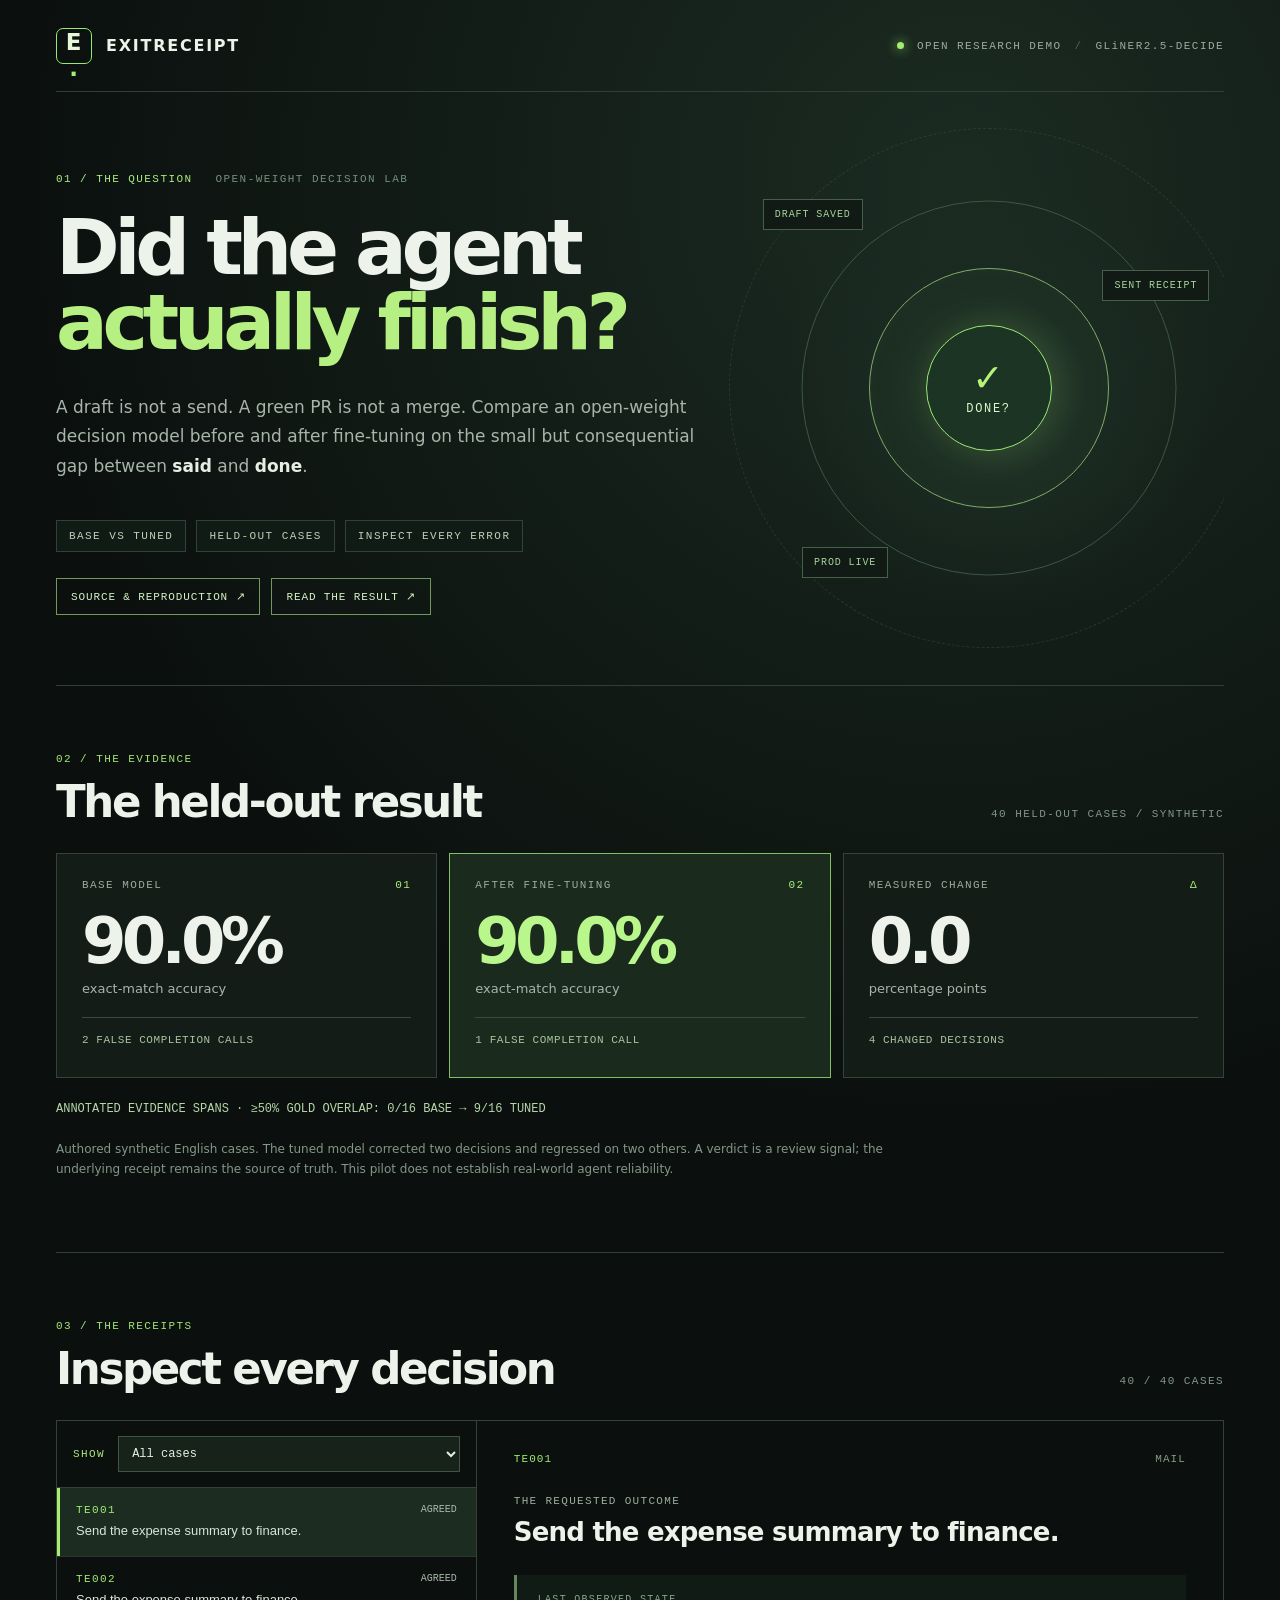
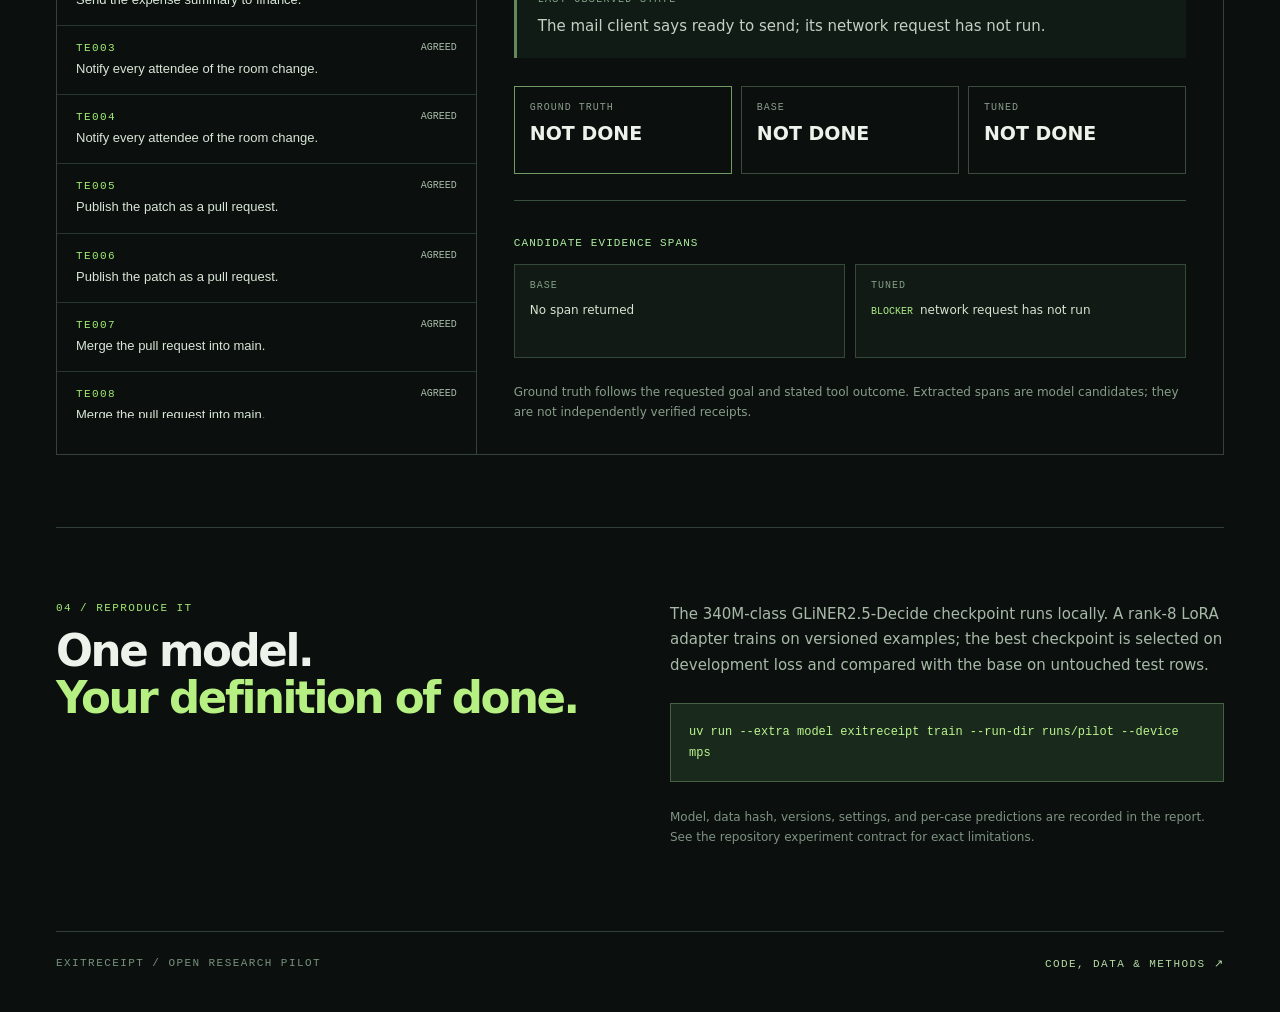
==== index.html @ 04a8ec7e "Prepare public documentation and Pages explorer" ====
<!doctype html>
<html lang="en">
  <head>
    <meta charset="utf-8" />
    <meta name="viewport" content="width=device-width, initial-scale=1" />
    <meta name="theme-color" content="#0b100e" />
    <meta name="description" content="Inspect a real before-and-after GLiNER2.5-Decide fine-tuning experiment on agent task completion and evidence spans." />
    <meta property="og:title" content="ExitReceipt — Did the agent actually finish?" />
    <meta property="og:description" content="A reproducible open-weight decision experiment. Explore every held-out prediction, correction, and regression." />
    <meta property="og:type" content="website" />
    <meta property="og:url" content="https://abdelstark.github.io/exitreceipt/" />
    <link rel="icon" href="./favicon.svg" type="image/svg+xml" />
    <title>ExitReceipt · Did the agent actually finish?</title>
    <link rel="stylesheet" href="./style.css" />
    <script src="./app.js?v=3" defer></script>
  </head>
  <body>
    <div class="shell">
      <header class="topbar">
        <div class="brand"><span class="brand-mark">E<span class="brand-dot">.</span></span><span>EXITRECEIPT</span></div>
        <div class="top-meta"><span class="status-dot"></span> OPEN RESEARCH DEMO <span class="top-separator">/</span> GLiNER2.5-DECIDE</div>
      </header>

      <main>
        <section class="hero">
          <div class="hero-copy">
            <div class="eyebrow"><span>01 / THE QUESTION</span><span>OPEN-WEIGHT DECISION LAB</span></div>
            <h1>Did the agent<br /><em>actually finish?</em></h1>
            <p class="intro">A draft is not a send. A green PR is not a merge. Compare an open-weight decision model before and after fine-tuning on the small but consequential gap between <strong>said</strong> and <strong>done</strong>.</p>
            <div class="hero-chips"><span>BASE VS TUNED</span><span>HELD-OUT CASES</span><span>INSPECT EVERY ERROR</span></div>
            <div class="hero-links"><a href="https://github.com/AbdelStark/exitreceipt">SOURCE &amp; REPRODUCTION ↗</a><a href="https://github.com/AbdelStark/exitreceipt/blob/main/docs/RESULTS.md">READ THE RESULT ↗</a></div>
          </div>
          <div class="hero-art" aria-hidden="true">
            <div class="orbit orbit-one"></div><div class="orbit orbit-two"></div><div class="orbit orbit-three"></div>
            <div class="art-center"><span class="art-tick">✓</span><span>DONE?</span></div>
            <span class="art-label art-label-one">DRAFT SAVED</span><span class="art-label art-label-two">SENT RECEIPT</span><span class="art-label art-label-three">PROD LIVE</span>
          </div>
        </section>

        <section class="score-section" aria-labelledby="results-title">
          <div class="section-heading"><div><span class="section-index">02 / THE EVIDENCE</span><h2 id="results-title">The held-out result</h2></div><span class="section-aside" id="sample-count">LOADING REPORT</span></div>
          <div id="error" class="error" role="alert" hidden></div>
          <div class="score-grid" id="scores" hidden>
            <article class="score-card"><div class="score-label">BASE MODEL <span>01</span></div><div class="score-value" id="base-accuracy">—</div><div class="score-caption">exact-match accuracy</div><div class="score-rule"></div><div class="score-foot" id="base-false">— false completion calls</div></article>
            <article class="score-card featured"><div class="score-label">AFTER FINE-TUNING <span>02</span></div><div class="score-value" id="tuned-accuracy">—</div><div class="score-caption">exact-match accuracy</div><div class="score-rule"></div><div class="score-foot" id="tuned-false">— false completion calls</div></article>
            <article class="score-card difference"><div class="score-label">MEASURED CHANGE <span>Δ</span></div><div class="score-value" id="delta">—</div><div class="score-caption">percentage points</div><div class="score-rule"></div><div class="score-foot" id="changed-count">— changed decisions</div></article>
          </div>
          <p class="evidence-score" id="evidence-score" hidden></p>
          <p class="caveat">Authored synthetic English cases. The tuned model corrected two decisions and regressed on two others. A verdict is a review signal; the underlying receipt remains the source of truth. This pilot does not establish real-world agent reliability.</p>
        </section>

        <section class="case-section" aria-labelledby="cases-title">
          <div class="section-heading"><div><span class="section-index">03 / THE RECEIPTS</span><h2 id="cases-title">Inspect every decision</h2></div><span class="section-aside" id="case-count">— CASES</span></div>
          <div class="explorer">
            <div class="case-rail">
              <div class="filters"><label for="filter">SHOW</label><select id="filter"><option value="all">All cases</option><option value="changed">Changed by fine-tuning</option><option value="base-error">Base errors</option><option value="tuned-error">Tuned errors</option><option value="false-complete">Any false complete</option></select></div>
              <div id="case-list" class="case-list" role="listbox" aria-label="Evaluation cases"></div>
            </div>
            <article class="case-detail" id="case-detail" aria-live="polite"><p class="loading">Loading the recorded run…</p></article>
          </div>
        </section>

        <section class="how-section"><div><span class="section-index">04 / REPRODUCE IT</span><h2>One model.<br /><em>Your definition of done.</em></h2></div><div class="how-copy"><p>The 340M-class GLiNER2.5-Decide checkpoint runs locally. A rank-8 LoRA adapter trains on versioned examples; the best checkpoint is selected on development loss and compared with the base on untouched test rows.</p><code>uv run --extra model exitreceipt train --run-dir runs/pilot --device mps</code><p class="small">Model, data hash, versions, settings, and per-case predictions are recorded in the report. See the repository experiment contract for exact limitations.</p></div></section>
      </main>

      <footer><span>EXITRECEIPT / OPEN RESEARCH PILOT</span><a href="https://github.com/AbdelStark/exitreceipt">CODE, DATA &amp; METHODS ↗</a></footer>
    </div>
  </body>
</html>
---- style.css ----
:root { color-scheme: dark; font-family: Inter, ui-sans-serif, system-ui, -apple-system, BlinkMacSystemFont, "Segoe UI", sans-serif; background: #0b100e; color: #edf2eb; }
* { box-sizing: border-box; }
[hidden] { display: none !important; }
body { margin: 0; background: radial-gradient(circle at 75% 7%, #1b2b22 0, #0b100e 36%); }
.shell { max-width: 1500px; margin: auto; padding: 0 56px; }
.topbar { min-height: 92px; display: flex; justify-content: space-between; align-items: center; border-bottom: 1px solid #304036; }
.brand { display: flex; align-items: center; gap: 14px; font-weight: 780; font-size: 16px; letter-spacing: .11em; }
.brand-mark { display: grid; place-items: center; height: 36px; width: 36px; border: 1px solid #95e96c; border-radius: 7px; color: #e5f7d6; font-size: 23px; font-weight: 850; letter-spacing: -.14em; padding-right: 4px; }
.brand-dot { color: #a4f06c; }
.top-meta,.section-index,.section-aside,.eyebrow,.hero-chips,.score-label,.score-foot,.case-id,.filter-label,.filters label,footer { font-family: ui-monospace, SFMono-Regular, Menlo, Monaco, Consolas, monospace; font-size: 11px; letter-spacing: .13em; }
.top-meta { display: flex; align-items: center; gap: 13px; color: #9bad9e; }
.status-dot { height: 7px; width: 7px; background: #a5ed70; border-radius: 50%; box-shadow: 0 0 12px #a5ed70; }
.top-separator { color: #536359; }
.hero { min-height: 520px; display: grid; grid-template-columns: 1.16fr .84fr; position: relative; border-bottom: 1px solid #304036; overflow: hidden; }
.hero-copy { padding: 81px 10px 70px 0; z-index: 1; }
.eyebrow { color: #a9ee80; display: flex; gap: 23px; margin-bottom: 25px; }
.eyebrow span + span { color: #758f7e; }
h1,h2,p { margin: 0; }
h1 { font-size: clamp(56px, 6vw, 98px); line-height: .98; letter-spacing: -.07em; font-weight: 720; }
h1 em,h2 em { color: #b6ef82; font-style: normal; }
.intro { max-width: 650px; margin-top: 32px; color: #a8b5aa; font-size: 17px; line-height: 1.75; }
.intro strong { color: #e5eee3; font-weight: 600; }
.hero-chips { display: flex; flex-wrap: wrap; gap: 10px; margin-top: 38px; color: #bbd2b7; }
.hero-chips span { border: 1px solid #314339; padding: 9px 12px; background: #111b15; }
.hero-links { display: flex; flex-wrap: wrap; gap: 11px; margin-top: 26px; }
.hero-links a { border: 1px solid #72995b; color: #d7f3c5; padding: 11px 14px; font: 11px ui-monospace, monospace; letter-spacing: .08em; text-decoration: none; }
.hero-links a:hover,.hero-links a:focus-visible { background: #213523; border-color: #a4ec77; }
.hero-art { position: relative; min-height: 490px; background: radial-gradient(circle at 54% 50%, #36503a 0, #1b2b22 22%, transparent 55%); }
.orbit { position: absolute; border: 1px solid #3b5743; border-radius: 50%; top: 50%; left: 52%; transform: translate(-50%,-50%); }
.orbit-one { width: 240px; height: 240px; border-color: #82ac67; box-shadow: inset 0 0 70px #6ca35118; }
.orbit-two { width: 375px; height: 375px; }
.orbit-three { width: 520px; height: 520px; border-style: dashed; opacity: .45; }
.art-center { position: absolute; top: 50%; left: 52%; transform: translate(-50%,-50%); height: 126px; width: 126px; border: 1px solid #9be672; border-radius: 50%; background: #1b3424; display: flex; align-items: center; justify-content: center; flex-direction: column; box-shadow: 0 0 55px #a7ed6e2b; color: #d9f9c8; font-family: ui-monospace, monospace; font-size: 12px; letter-spacing: .14em; }
.art-tick { font-size: 38px; line-height: 1.1; color: #b5f277; }
.art-label { position: absolute; background: #111a15; border: 1px solid #446049; color: #a7d39a; padding: 9px 11px; font: 10px ui-monospace, monospace; letter-spacing: .09em; }
.art-label-one { top: 18%; left: 6%; }.art-label-two { right: 3%; top: 30%; }.art-label-three { bottom: 18%; left: 14%; }
.score-section,.case-section { padding: 67px 0 72px; border-bottom: 1px solid #304036; }
.section-heading { display: flex; align-items: end; justify-content: space-between; margin-bottom: 27px; gap: 20px; }
.section-index { display: block; color: #a2e675; margin-bottom: 14px; }
h2 { font-size: clamp(30px,3.4vw,52px); letter-spacing: -.055em; font-weight: 640; line-height: 1.08; }
.section-aside { color: #829588; padding-bottom: 6px; white-space: nowrap; }
.score-grid { display: grid; grid-template-columns: repeat(3,1fr); gap: 12px; }
.score-card { min-height: 225px; border: 1px solid #354239; background: #141c17; padding: 25px; }
.score-card.featured { background: #1a2b1e; border-color: #83be64; }
.score-label { display: flex; justify-content: space-between; color: #9bad9e; }
.score-label span { color: #a9ef75; }
.score-value { margin-top: 18px; font-size: clamp(45px,5vw,71px); font-weight: 650; letter-spacing: -.075em; line-height: 1; }
.featured .score-value { color: #b9f78c; }
.score-caption { color: #a9b4aa; font-size: 13px; margin-top: 8px; }
.score-rule { height: 1px; background: #3a4b3e; margin: 21px 0 16px; }
.score-foot { color: #a9c49e; letter-spacing: .05em; }
.caveat { max-width: 850px; color: #849688; font-size: 12px; line-height: 1.7; margin-top: 20px; }
.evidence-score { color: #b5d6a9; font: 12px ui-monospace, monospace; margin-top: 22px; line-height: 1.6; }
.error { padding: 20px; background: #412821; border: 1px solid #b56b4c; color: #ffe3d2; }
.explorer { display: grid; grid-template-columns: minmax(280px, 36%) 1fr; border: 1px solid #354239; min-height: 530px; }
.case-rail { border-right: 1px solid #354239; min-width: 0; }
.filters { display: flex; align-items: center; gap: 13px; padding: 15px 16px; border-bottom: 1px solid #354239; }
.filters label { color: #a8eb7e; }
select { flex: 1; min-width: 0; color: #e5eee3; border: 1px solid #3d5542; background: #16221a; padding: 9px; font: 12px ui-monospace, monospace; }
.case-list { max-height: 530px; overflow-y: auto; }
.case-item { display: block; width: 100%; text-align: left; background: transparent; border: 0; border-bottom: 1px solid #28372d; padding: 16px 19px; color: #d9e5d7; cursor: pointer; }
.case-item:hover,.case-item.active { background: #1c2c20; }
.case-item.active { box-shadow: inset 3px 0 #a6ee73; }
.case-item-top { display: flex; justify-content: space-between; gap: 10px; margin-bottom: 6px; }
.case-id { color: #a1ec73; }.case-tag { color: #a9bbaa; font: 10px ui-monospace, monospace; text-transform: uppercase; }
.case-item-title { font-size: 13px; line-height: 1.4; overflow: hidden; text-overflow: ellipsis; white-space: nowrap; }
.case-detail { padding: 32px 37px; min-width: 0; }
.detail-top { display: flex; justify-content: space-between; align-items: center; color: #9aec74; font: 11px ui-monospace, monospace; letter-spacing: .1em; }
.detail-domain { color: #829b83; text-transform: uppercase; }
.detail-title { margin-top: 30px; color: #9cae9e; font: 11px ui-monospace, monospace; letter-spacing: .12em; }
.detail-goal { margin-top: 8px; font-size: 26px; font-weight: 550; line-height: 1.32; letter-spacing: -.03em; }
.trace { margin-top: 24px; border-left: 3px solid #64885b; background: #111b15; padding: 19px 21px; color: #c3d0c2; line-height: 1.65; font-size: 15px; }
.trace-label { display: block; margin-bottom: 9px; color: #85a889; font: 10px ui-monospace, monospace; letter-spacing: .13em; }
.verdicts { display: grid; grid-template-columns: repeat(3,1fr); gap: 9px; margin-top: 28px; }
.verdict { border: 1px solid #3a4a3d; padding: 15px; min-height: 88px; }
.verdict.truth { border-color: #719b65; }.verdict.wrong { border-color: #b36951; background: #2b1d18; }
.verdict-label { color: #899c8c; font: 10px ui-monospace, monospace; letter-spacing: .1em; }
.verdict-value { margin-top: 9px; font-size: 19px; font-weight: 650; }
.wrong .verdict-value { color: #efa483; }
.detail-note { margin-top: 25px; color: #879d89; font-size: 12px; line-height: 1.6; }
.evidence-panel { margin-top: 26px; border-top: 1px solid #39503d; padding-top: 22px; }
.evidence-title { color: #adeda0; font: 11px ui-monospace, monospace; letter-spacing: .1em; }
.evidence-columns { display: grid; grid-template-columns: repeat(2,1fr); gap: 10px; margin-top: 15px; }
.evidence-column { border: 1px solid #35493a; padding: 15px; background: #111a14; min-height: 94px; }
.evidence-column-label,.gold-label { display: block; color: #839f86; font: 10px ui-monospace, monospace; letter-spacing: .1em; margin-bottom: 10px; }
.evidence-item { display: block; margin: 7px 0; color: #d5e5d0; font-size: 12px; line-height: 1.5; }
.evidence-kind { color: #a9ec85; text-transform: uppercase; font: 10px ui-monospace, monospace; margin-right: 7px; }
.gold-evidence { color: #92a693; font-size: 12px; line-height: 1.5; margin-top: 17px; }
.loading,.empty { color: #8da18f; padding: 24px; }
.how-section { display: grid; grid-template-columns: 1fr 1fr; gap: 60px; padding: 74px 0 83px; }
.how-copy { color: #a8b9a8; font-size: 15px; line-height: 1.7; }
.how-copy code { display: block; overflow-wrap: anywhere; margin: 25px 0; padding: 18px; border: 1px solid #476044; background: #19291c; color: #bbf58e; font-size: 12px; }
.how-copy .small { color: #7f9383; font-size: 12px; }
footer { display: flex; justify-content: space-between; gap: 15px; padding: 25px 0 35px; border-top: 1px solid #304036; color: #78917d; }
footer a { color: #b5dba5; text-decoration: none; }
footer a:hover,footer a:focus-visible { text-decoration: underline; }
@media (max-width: 900px) { .shell { padding: 0 24px; } .hero { grid-template-columns: 1fr; }.hero-copy { padding-bottom: 0; }.hero-art { min-height: 300px; }.orbit-one { width: 185px; height: 185px; }.orbit-two { width: 270px; height: 270px; }.orbit-three { width: 350px; height: 350px; }.art-center { height: 96px; width: 96px; }.score-grid { grid-template-columns: 1fr; }.score-card { min-height: 190px; }.explorer { grid-template-columns: 1fr; }.case-rail { border-right: 0; border-bottom: 1px solid #354239; }.case-list { max-height: 270px; }.how-section { grid-template-columns: 1fr; gap: 28px; } }
@media (max-width: 560px) { .shell { padding: 0 16px; }.topbar { min-height: 70px; }.top-meta { display: none; }.hero-copy { padding-top: 55px; }.eyebrow span + span { display: none; }.intro { font-size: 15px; }.section-heading { align-items: start; flex-direction: column; }.case-detail { padding: 24px 18px; }.verdicts { gap: 5px; }.verdict { padding: 11px 8px; }.verdict-value { font-size: 15px; } }
@media (max-width: 560px) { .evidence-columns { grid-template-columns: 1fr; } }
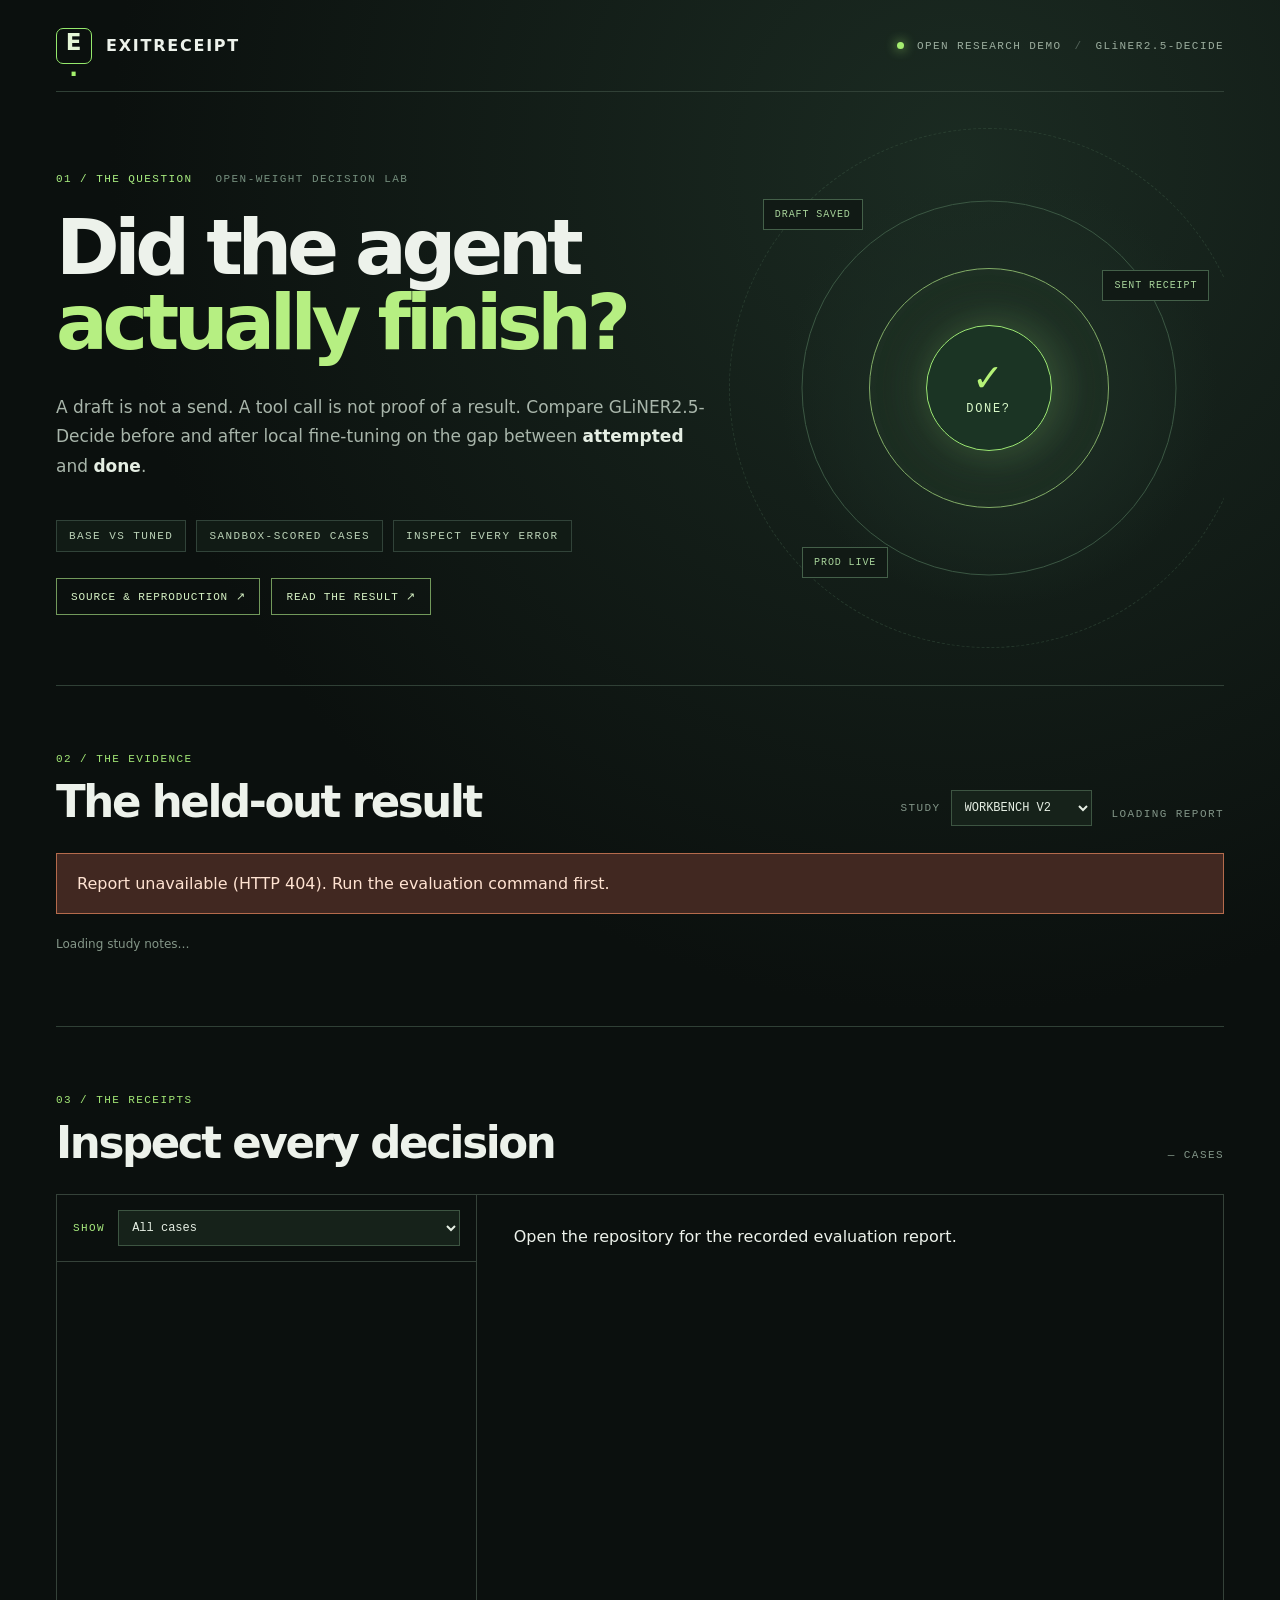
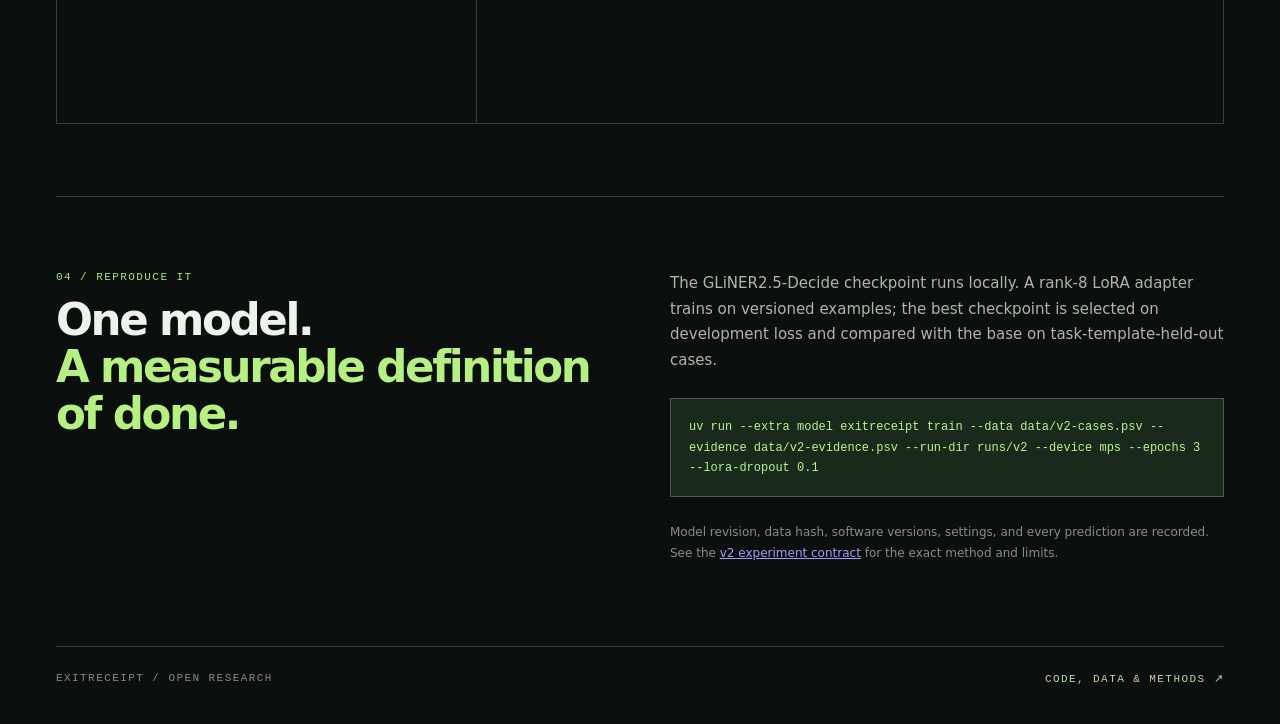
==== commit 023a5e2a: "Prepare explorer for selected v2 study and pilot toggle" ====
--- a/index.html
+++ b/index.html
@@ -4,7 +4,7 @@
     <meta charset="utf-8" />
     <meta name="viewport" content="width=device-width, initial-scale=1" />
     <meta name="theme-color" content="#0b100e" />
-    <meta name="description" content="Inspect a real before-and-after GLiNER2.5-Decide fine-tuning experiment on agent task completion and evidence spans." />
+    <meta name="description" content="Explore a reproducible GLiNER2.5-Decide fine-tuning study on sandbox-scored agent action logs, with every held-out prediction visible." />
     <meta property="og:title" content="ExitReceipt — Did the agent actually finish?" />
     <meta property="og:description" content="A reproducible open-weight decision experiment. Explore every held-out prediction, correction, and regression." />
     <meta property="og:type" content="website" />
@@ -12,7 +12,7 @@
     <link rel="icon" href="./favicon.svg" type="image/svg+xml" />
     <title>ExitReceipt · Did the agent actually finish?</title>
     <link rel="stylesheet" href="./style.css" />
-    <script src="./app.js?v=3" defer></script>
+    <script src="./app.js?v=4" defer></script>
   </head>
   <body>
     <div class="shell">
@@ -26,9 +26,9 @@
           <div class="hero-copy">
             <div class="eyebrow"><span>01 / THE QUESTION</span><span>OPEN-WEIGHT DECISION LAB</span></div>
             <h1>Did the agent<br /><em>actually finish?</em></h1>
-            <p class="intro">A draft is not a send. A green PR is not a merge. Compare an open-weight decision model before and after fine-tuning on the small but consequential gap between <strong>said</strong> and <strong>done</strong>.</p>
-            <div class="hero-chips"><span>BASE VS TUNED</span><span>HELD-OUT CASES</span><span>INSPECT EVERY ERROR</span></div>
-            <div class="hero-links"><a href="https://github.com/AbdelStark/exitreceipt">SOURCE &amp; REPRODUCTION ↗</a><a href="https://github.com/AbdelStark/exitreceipt/blob/main/docs/RESULTS.md">READ THE RESULT ↗</a></div>
+            <p class="intro">A draft is not a send. A tool call is not proof of a result. Compare GLiNER2.5-Decide before and after local fine-tuning on the gap between <strong>attempted</strong> and <strong>done</strong>.</p>
+            <div class="hero-chips"><span>BASE VS TUNED</span><span>SANDBOX-SCORED CASES</span><span>INSPECT EVERY ERROR</span></div>
+            <div class="hero-links"><a href="https://github.com/AbdelStark/exitreceipt">SOURCE &amp; REPRODUCTION ↗</a><a href="https://github.com/AbdelStark/exitreceipt/blob/main/docs/V2_RESULTS.md">READ THE RESULT ↗</a></div>
           </div>
           <div class="hero-art" aria-hidden="true">
             <div class="orbit orbit-one"></div><div class="orbit orbit-two"></div><div class="orbit orbit-three"></div>
@@ -38,7 +38,7 @@
         </section>
 
         <section class="score-section" aria-labelledby="results-title">
-          <div class="section-heading"><div><span class="section-index">02 / THE EVIDENCE</span><h2 id="results-title">The held-out result</h2></div><span class="section-aside" id="sample-count">LOADING REPORT</span></div>
+          <div class="section-heading"><div><span class="section-index">02 / THE EVIDENCE</span><h2 id="results-title">The held-out result</h2></div><div class="study-switch"><label for="study">STUDY</label><select id="study"><option value="v2">WORKBENCH V2</option><option value="pilot">AUTHORED PILOT</option></select></div><span class="section-aside" id="sample-count">LOADING REPORT</span></div>
           <div id="error" class="error" role="alert" hidden></div>
           <div class="score-grid" id="scores" hidden>
             <article class="score-card"><div class="score-label">BASE MODEL <span>01</span></div><div class="score-value" id="base-accuracy">—</div><div class="score-caption">exact-match accuracy</div><div class="score-rule"></div><div class="score-foot" id="base-false">— false completion calls</div></article>
@@ -46,7 +46,7 @@
             <article class="score-card difference"><div class="score-label">MEASURED CHANGE <span>Δ</span></div><div class="score-value" id="delta">—</div><div class="score-caption">percentage points</div><div class="score-rule"></div><div class="score-foot" id="changed-count">— changed decisions</div></article>
           </div>
           <p class="evidence-score" id="evidence-score" hidden></p>
-          <p class="caveat">Authored synthetic English cases. The tuned model corrected two decisions and regressed on two others. A verdict is a review signal; the underlying receipt remains the source of truth. This pilot does not establish real-world agent reliability.</p>
+          <p class="caveat" id="caveat">Loading study notes…</p>
         </section>
 
         <section class="case-section" aria-labelledby="cases-title">
@@ -60,10 +60,10 @@
           </div>
         </section>
 
-        <section class="how-section"><div><span class="section-index">04 / REPRODUCE IT</span><h2>One model.<br /><em>Your definition of done.</em></h2></div><div class="how-copy"><p>The 340M-class GLiNER2.5-Decide checkpoint runs locally. A rank-8 LoRA adapter trains on versioned examples; the best checkpoint is selected on development loss and compared with the base on untouched test rows.</p><code>uv run --extra model exitreceipt train --run-dir runs/pilot --device mps</code><p class="small">Model, data hash, versions, settings, and per-case predictions are recorded in the report. See the repository experiment contract for exact limitations.</p></div></section>
+        <section class="how-section"><div><span class="section-index">04 / REPRODUCE IT</span><h2>One model.<br /><em>A measurable definition of done.</em></h2></div><div class="how-copy"><p>The GLiNER2.5-Decide checkpoint runs locally. A rank-8 LoRA adapter trains on versioned examples; the best checkpoint is selected on development loss and compared with the base on task-template-held-out cases.</p><code>uv run --extra model exitreceipt train --data data/v2-cases.psv --evidence data/v2-evidence.psv --run-dir runs/v2 --device mps --epochs 3 --lora-dropout 0.1</code><p class="small">Model revision, data hash, software versions, settings, and every prediction are recorded. See the <a href="https://github.com/AbdelStark/exitreceipt/blob/main/docs/V2_EXPERIMENT.md">v2 experiment contract</a> for the exact method and limits.</p></div></section>
       </main>
 
-      <footer><span>EXITRECEIPT / OPEN RESEARCH PILOT</span><a href="https://github.com/AbdelStark/exitreceipt">CODE, DATA &amp; METHODS ↗</a></footer>
+      <footer><span>EXITRECEIPT / OPEN RESEARCH</span><a href="https://github.com/AbdelStark/exitreceipt">CODE, DATA &amp; METHODS ↗</a></footer>
     </div>
   </body>
 </html>
--- a/style.css
+++ b/style.css
@@ -39,6 +39,9 @@
 .section-index { display: block; color: #a2e675; margin-bottom: 14px; }
 h2 { font-size: clamp(30px,3.4vw,52px); letter-spacing: -.055em; font-weight: 640; line-height: 1.08; }
 .section-aside { color: #829588; padding-bottom: 6px; white-space: nowrap; }
+.study-switch { display: flex; align-items: center; gap: 10px; margin-left: auto; }
+.study-switch label { color: #829588; font: 11px ui-monospace, monospace; letter-spacing: .13em; }
+.study-switch select { flex: none; }
 .score-grid { display: grid; grid-template-columns: repeat(3,1fr); gap: 12px; }
 .score-card { min-height: 225px; border: 1px solid #354239; background: #141c17; padding: 25px; }
 .score-card.featured { background: #1a2b1e; border-color: #83be64; }
@@ -96,4 +99,5 @@
 footer a:hover,footer a:focus-visible { text-decoration: underline; }
 @media (max-width: 900px) { .shell { padding: 0 24px; } .hero { grid-template-columns: 1fr; }.hero-copy { padding-bottom: 0; }.hero-art { min-height: 300px; }.orbit-one { width: 185px; height: 185px; }.orbit-two { width: 270px; height: 270px; }.orbit-three { width: 350px; height: 350px; }.art-center { height: 96px; width: 96px; }.score-grid { grid-template-columns: 1fr; }.score-card { min-height: 190px; }.explorer { grid-template-columns: 1fr; }.case-rail { border-right: 0; border-bottom: 1px solid #354239; }.case-list { max-height: 270px; }.how-section { grid-template-columns: 1fr; gap: 28px; } }
 @media (max-width: 560px) { .shell { padding: 0 16px; }.topbar { min-height: 70px; }.top-meta { display: none; }.hero-copy { padding-top: 55px; }.eyebrow span + span { display: none; }.intro { font-size: 15px; }.section-heading { align-items: start; flex-direction: column; }.case-detail { padding: 24px 18px; }.verdicts { gap: 5px; }.verdict { padding: 11px 8px; }.verdict-value { font-size: 15px; } }
+@media (max-width: 560px) { .study-switch { margin-left: 0; } }
 @media (max-width: 560px) { .evidence-columns { grid-template-columns: 1fr; } }
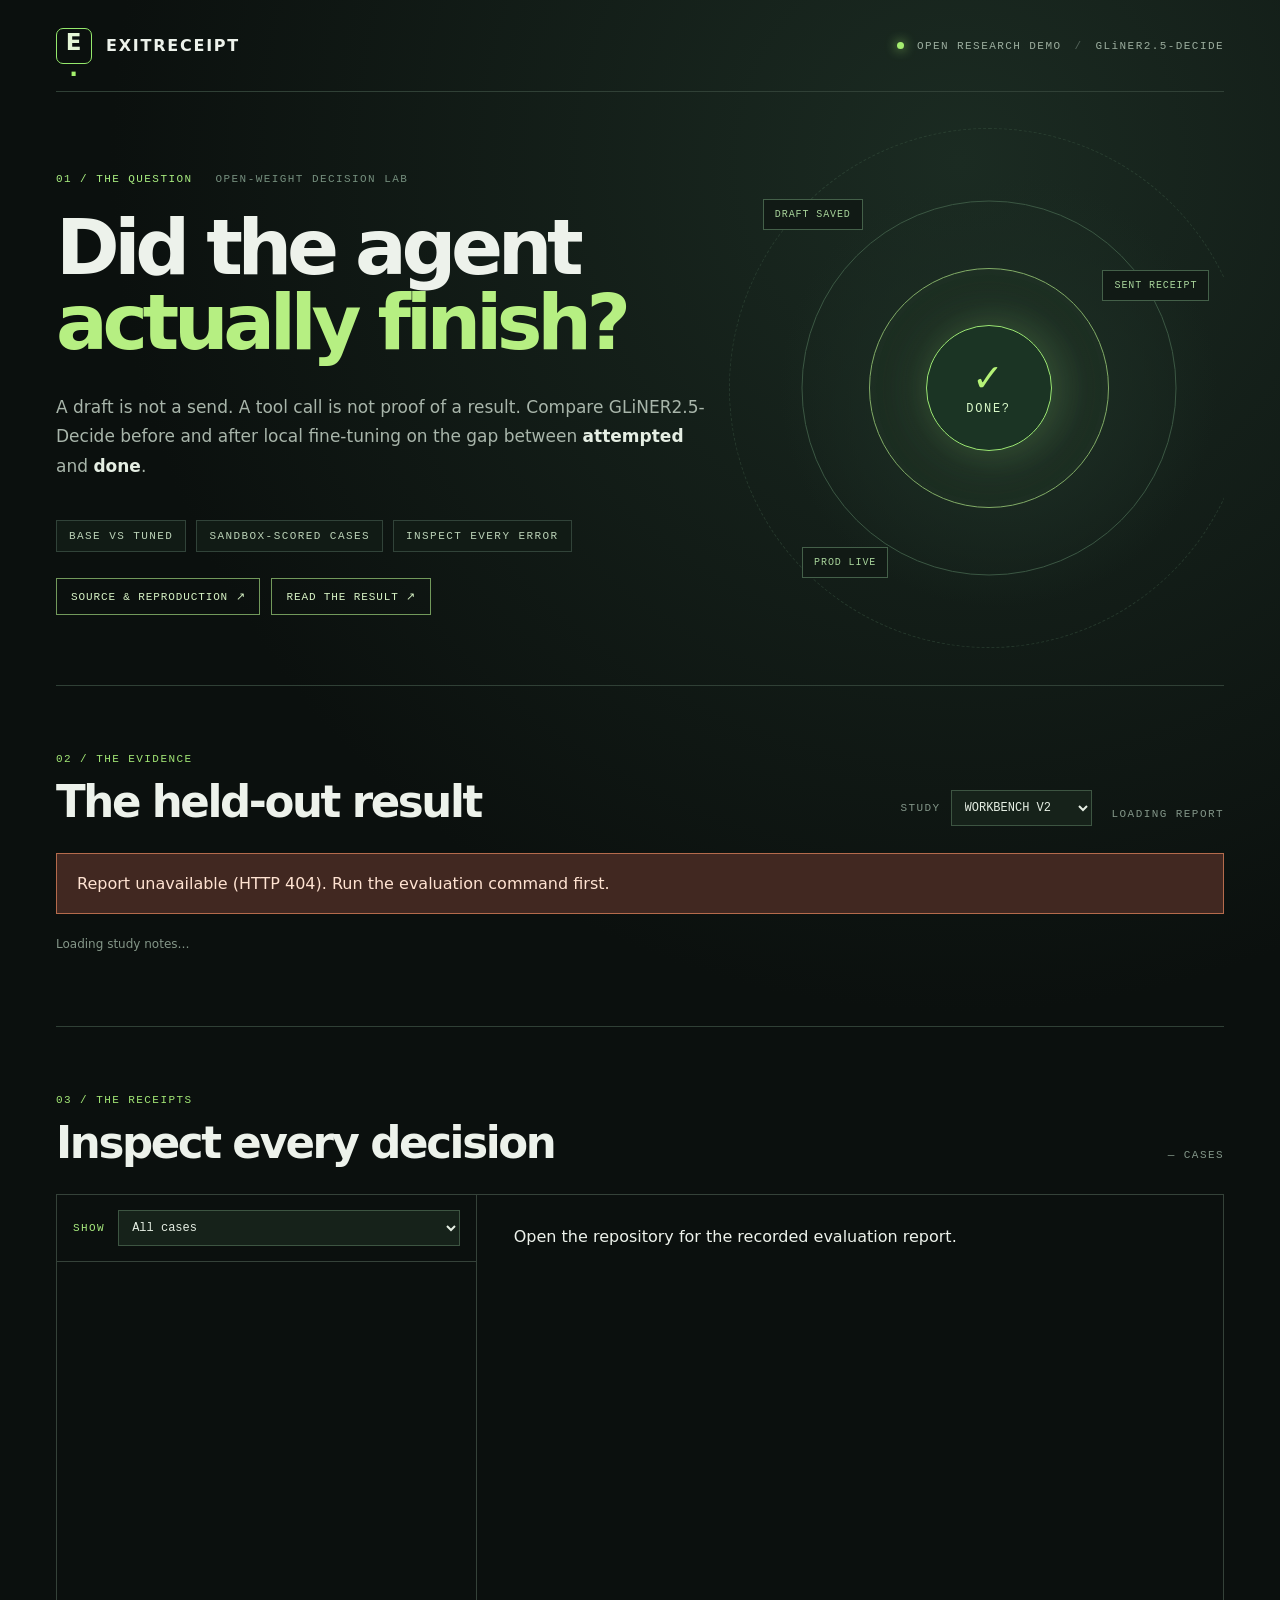
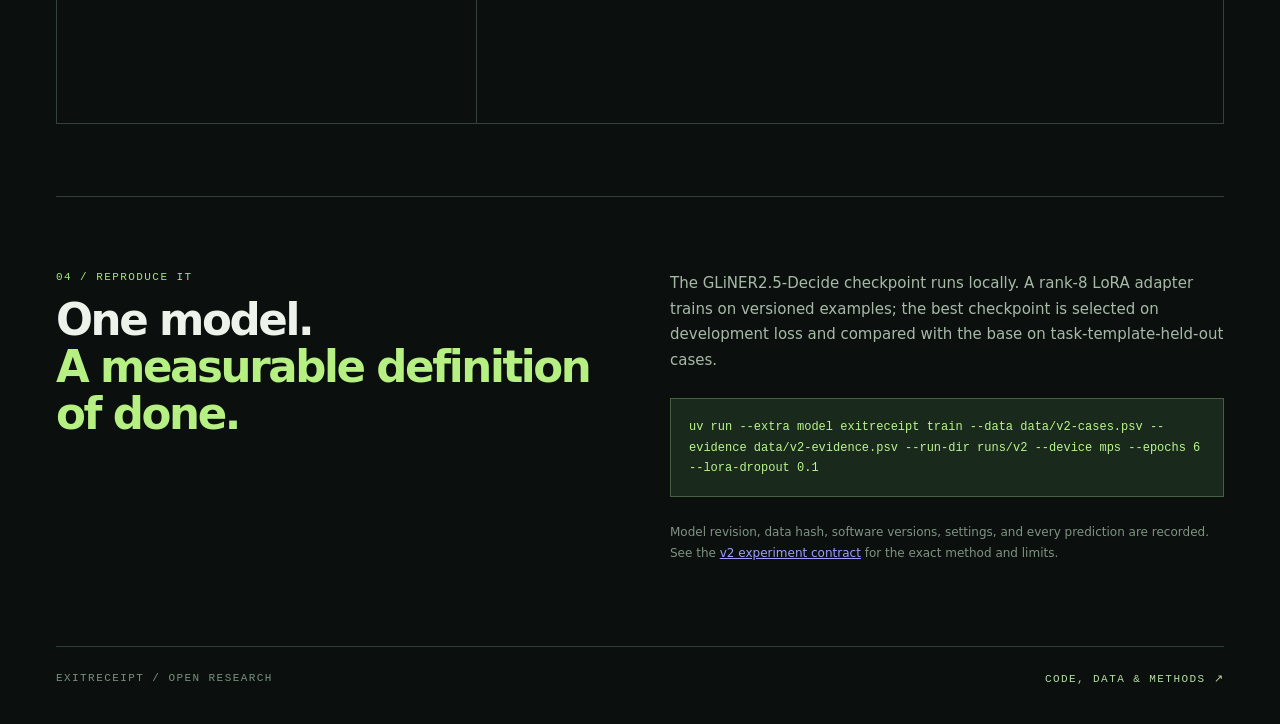
==== commit a32b78a3: "Extend v2 training ceiling using development curves only" ====
--- a/index.html
+++ b/index.html
@@ -60,7 +60,7 @@
           </div>
         </section>
 
-        <section class="how-section"><div><span class="section-index">04 / REPRODUCE IT</span><h2>One model.<br /><em>A measurable definition of done.</em></h2></div><div class="how-copy"><p>The GLiNER2.5-Decide checkpoint runs locally. A rank-8 LoRA adapter trains on versioned examples; the best checkpoint is selected on development loss and compared with the base on task-template-held-out cases.</p><code>uv run --extra model exitreceipt train --data data/v2-cases.psv --evidence data/v2-evidence.psv --run-dir runs/v2 --device mps --epochs 3 --lora-dropout 0.1</code><p class="small">Model revision, data hash, software versions, settings, and every prediction are recorded. See the <a href="https://github.com/AbdelStark/exitreceipt/blob/main/docs/V2_EXPERIMENT.md">v2 experiment contract</a> for the exact method and limits.</p></div></section>
+        <section class="how-section"><div><span class="section-index">04 / REPRODUCE IT</span><h2>One model.<br /><em>A measurable definition of done.</em></h2></div><div class="how-copy"><p>The GLiNER2.5-Decide checkpoint runs locally. A rank-8 LoRA adapter trains on versioned examples; the best checkpoint is selected on development loss and compared with the base on task-template-held-out cases.</p><code>uv run --extra model exitreceipt train --data data/v2-cases.psv --evidence data/v2-evidence.psv --run-dir runs/v2 --device mps --epochs 6 --lora-dropout 0.1</code><p class="small">Model revision, data hash, software versions, settings, and every prediction are recorded. See the <a href="https://github.com/AbdelStark/exitreceipt/blob/main/docs/V2_EXPERIMENT.md">v2 experiment contract</a> for the exact method and limits.</p></div></section>
       </main>
 
       <footer><span>EXITRECEIPT / OPEN RESEARCH</span><a href="https://github.com/AbdelStark/exitreceipt">CODE, DATA &amp; METHODS ↗</a></footer>
--- a/style.css
+++ b/style.css
@@ -81,6 +81,8 @@
 .verdict-value { margin-top: 9px; font-size: 19px; font-weight: 650; }
 .wrong .verdict-value { color: #efa483; }
 .detail-note { margin-top: 25px; color: #879d89; font-size: 12px; line-height: 1.6; }
+.pair-link { margin-top: 18px; padding: 10px 13px; border: 1px solid #608e57; background: #18291b; color: #b8ef96; cursor: pointer; font: 11px ui-monospace, monospace; letter-spacing: .08em; }
+.pair-link:hover,.pair-link:focus-visible { background: #24402a; outline: 1px solid #b8ef96; }
 .evidence-panel { margin-top: 26px; border-top: 1px solid #39503d; padding-top: 22px; }
 .evidence-title { color: #adeda0; font: 11px ui-monospace, monospace; letter-spacing: .1em; }
 .evidence-columns { display: grid; grid-template-columns: repeat(2,1fr); gap: 10px; margin-top: 15px; }
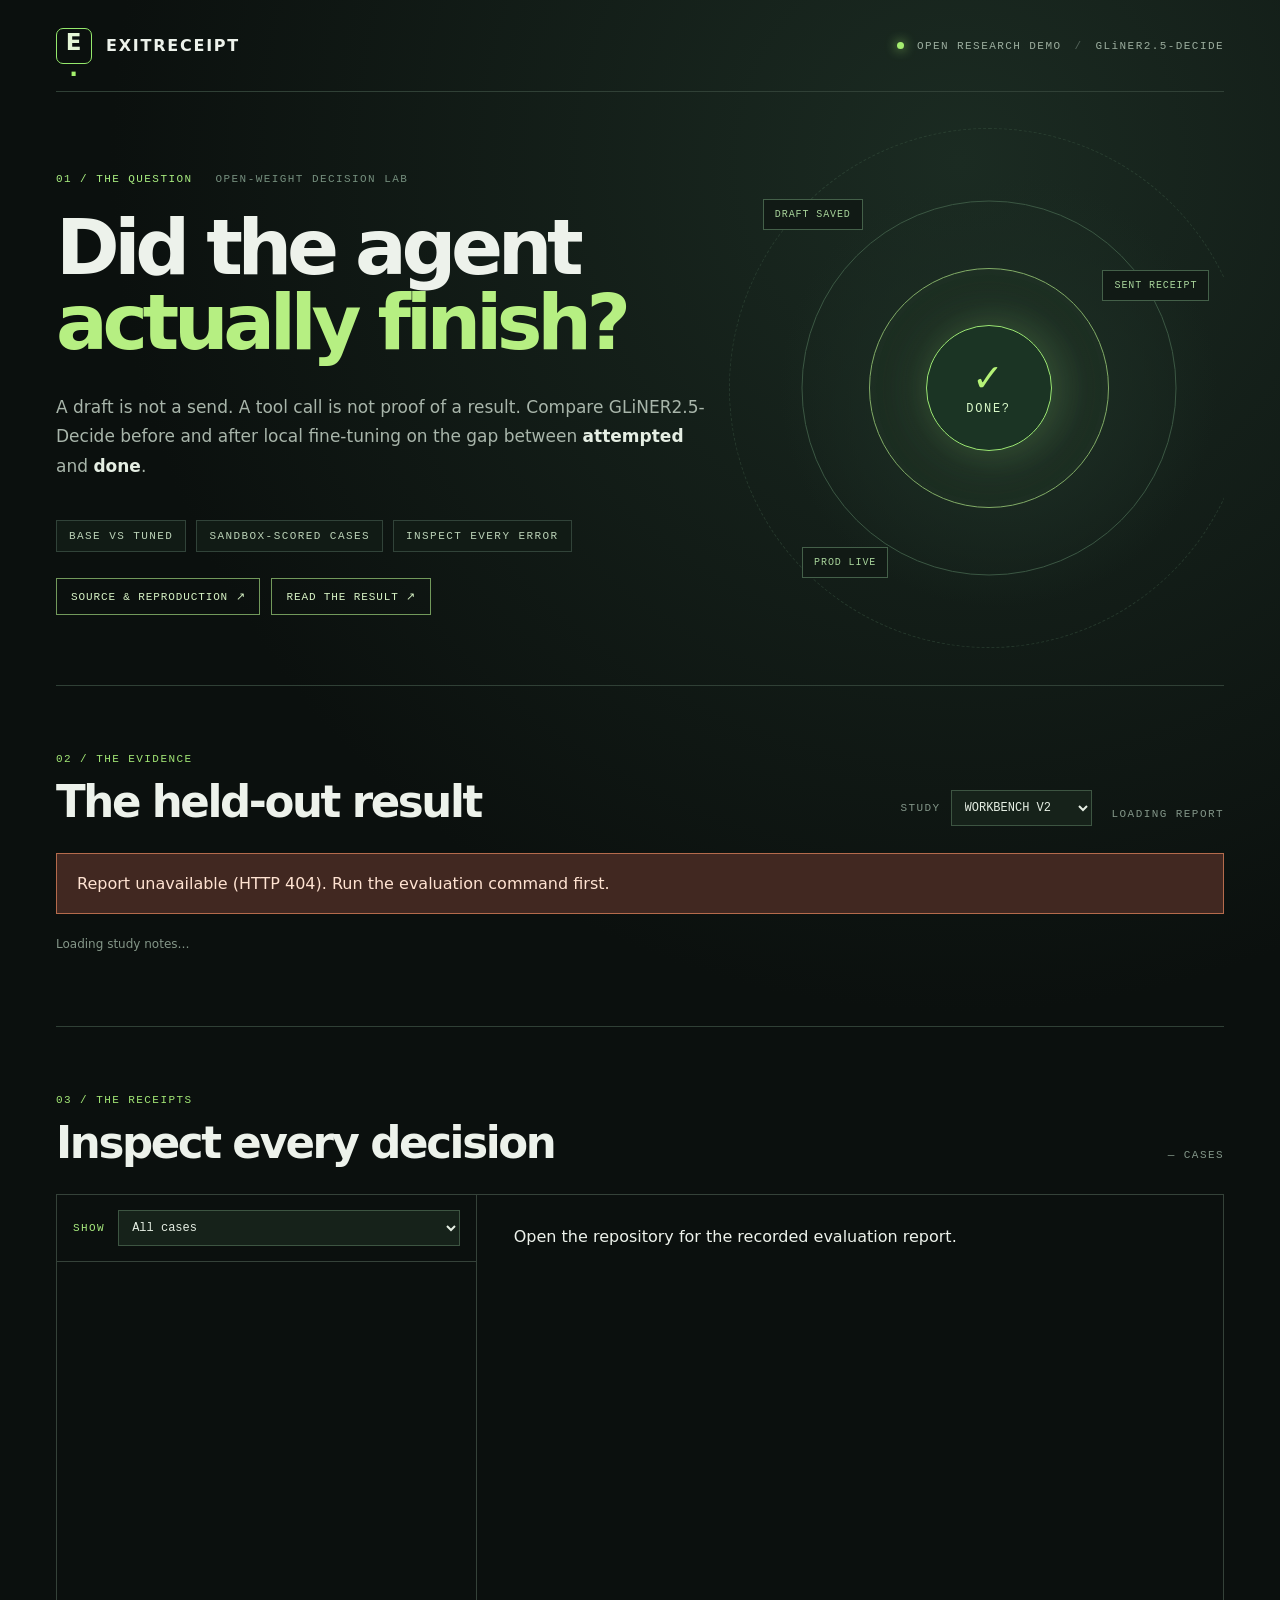
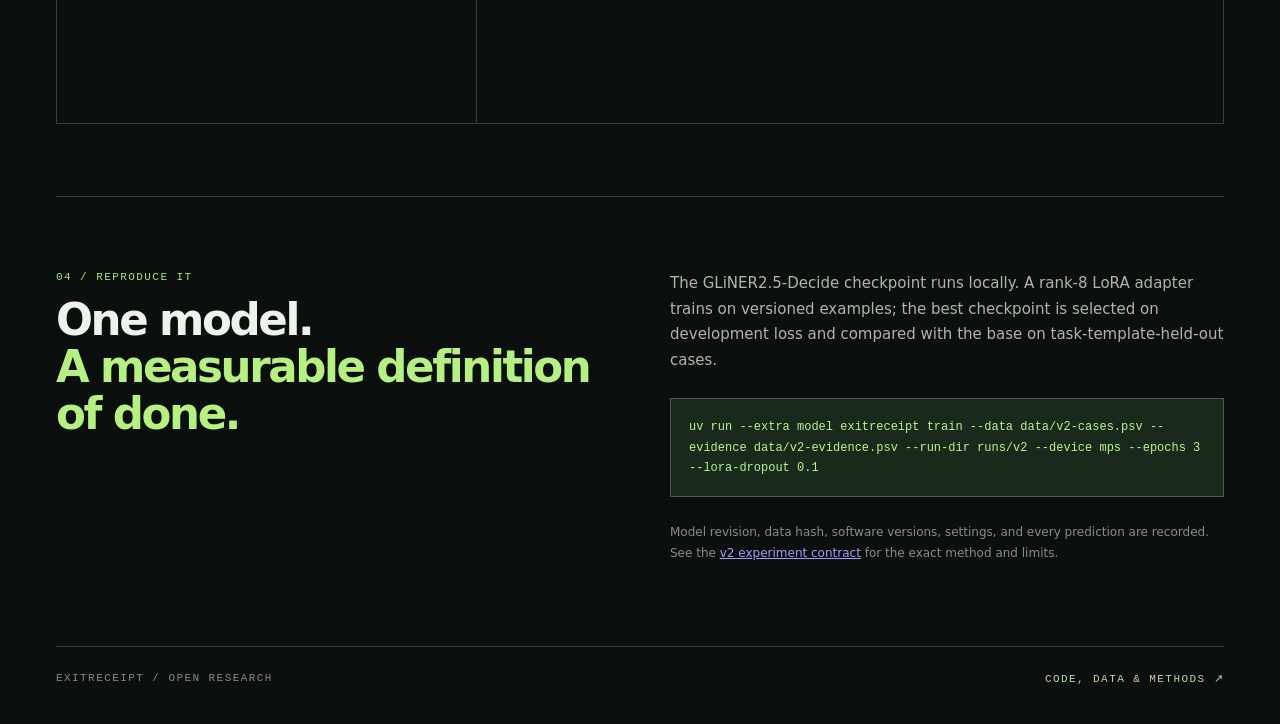
==== commit d7ed867b: "Use dev-selected three-epoch recipe after length probe" ====
--- a/index.html
+++ b/index.html
@@ -60,7 +60,7 @@
           </div>
         </section>
 
-        <section class="how-section"><div><span class="section-index">04 / REPRODUCE IT</span><h2>One model.<br /><em>A measurable definition of done.</em></h2></div><div class="how-copy"><p>The GLiNER2.5-Decide checkpoint runs locally. A rank-8 LoRA adapter trains on versioned examples; the best checkpoint is selected on development loss and compared with the base on task-template-held-out cases.</p><code>uv run --extra model exitreceipt train --data data/v2-cases.psv --evidence data/v2-evidence.psv --run-dir runs/v2 --device mps --epochs 6 --lora-dropout 0.1</code><p class="small">Model revision, data hash, software versions, settings, and every prediction are recorded. See the <a href="https://github.com/AbdelStark/exitreceipt/blob/main/docs/V2_EXPERIMENT.md">v2 experiment contract</a> for the exact method and limits.</p></div></section>
+        <section class="how-section"><div><span class="section-index">04 / REPRODUCE IT</span><h2>One model.<br /><em>A measurable definition of done.</em></h2></div><div class="how-copy"><p>The GLiNER2.5-Decide checkpoint runs locally. A rank-8 LoRA adapter trains on versioned examples; the best checkpoint is selected on development loss and compared with the base on task-template-held-out cases.</p><code>uv run --extra model exitreceipt train --data data/v2-cases.psv --evidence data/v2-evidence.psv --run-dir runs/v2 --device mps --epochs 3 --lora-dropout 0.1</code><p class="small">Model revision, data hash, software versions, settings, and every prediction are recorded. See the <a href="https://github.com/AbdelStark/exitreceipt/blob/main/docs/V2_EXPERIMENT.md">v2 experiment contract</a> for the exact method and limits.</p></div></section>
       </main>
 
       <footer><span>EXITRECEIPT / OPEN RESEARCH</span><a href="https://github.com/AbdelStark/exitreceipt">CODE, DATA &amp; METHODS ↗</a></footer>
--- a/style.css
+++ b/style.css
@@ -68,11 +68,11 @@
 .case-id { color: #a1ec73; }.case-tag { color: #a9bbaa; font: 10px ui-monospace, monospace; text-transform: uppercase; }
 .case-item-title { font-size: 13px; line-height: 1.4; overflow: hidden; text-overflow: ellipsis; white-space: nowrap; }
 .case-detail { padding: 32px 37px; min-width: 0; }
-.detail-top { display: flex; justify-content: space-between; align-items: center; color: #9aec74; font: 11px ui-monospace, monospace; letter-spacing: .1em; }
+.detail-top { display: flex; justify-content: space-between; align-items: center; flex-wrap: wrap; gap: 8px; color: #9aec74; font: 11px ui-monospace, monospace; letter-spacing: .1em; }
 .detail-domain { color: #829b83; text-transform: uppercase; }
 .detail-title { margin-top: 30px; color: #9cae9e; font: 11px ui-monospace, monospace; letter-spacing: .12em; }
-.detail-goal { margin-top: 8px; font-size: 26px; font-weight: 550; line-height: 1.32; letter-spacing: -.03em; }
-.trace { margin-top: 24px; border-left: 3px solid #64885b; background: #111b15; padding: 19px 21px; color: #c3d0c2; line-height: 1.65; font-size: 15px; }
+.detail-goal { margin-top: 8px; font-size: 26px; font-weight: 550; line-height: 1.32; letter-spacing: -.03em; overflow-wrap: anywhere; }
+.trace { margin-top: 24px; border-left: 3px solid #64885b; background: #111b15; padding: 19px 21px; color: #c3d0c2; line-height: 1.65; font-size: 15px; overflow-wrap: anywhere; }
 .trace-label { display: block; margin-bottom: 9px; color: #85a889; font: 10px ui-monospace, monospace; letter-spacing: .13em; }
 .verdicts { display: grid; grid-template-columns: repeat(3,1fr); gap: 9px; margin-top: 28px; }
 .verdict { border: 1px solid #3a4a3d; padding: 15px; min-height: 88px; }
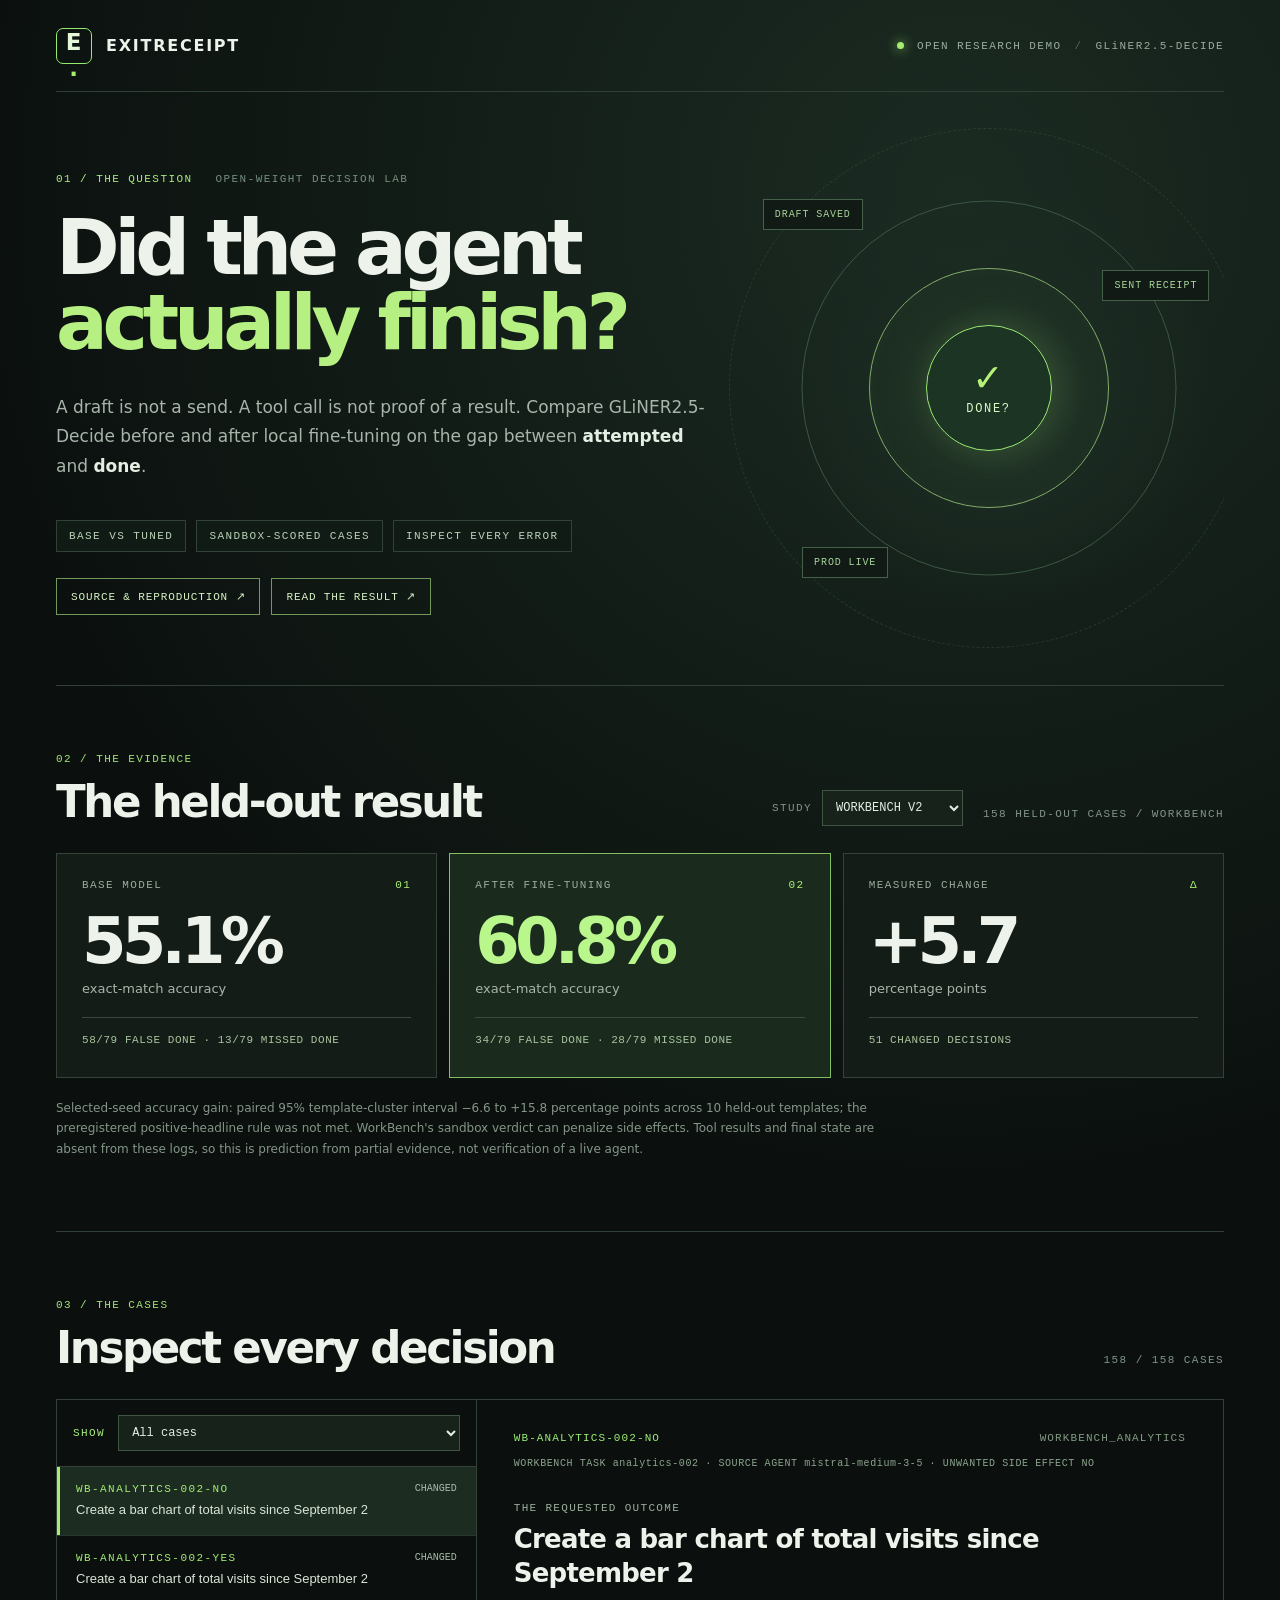
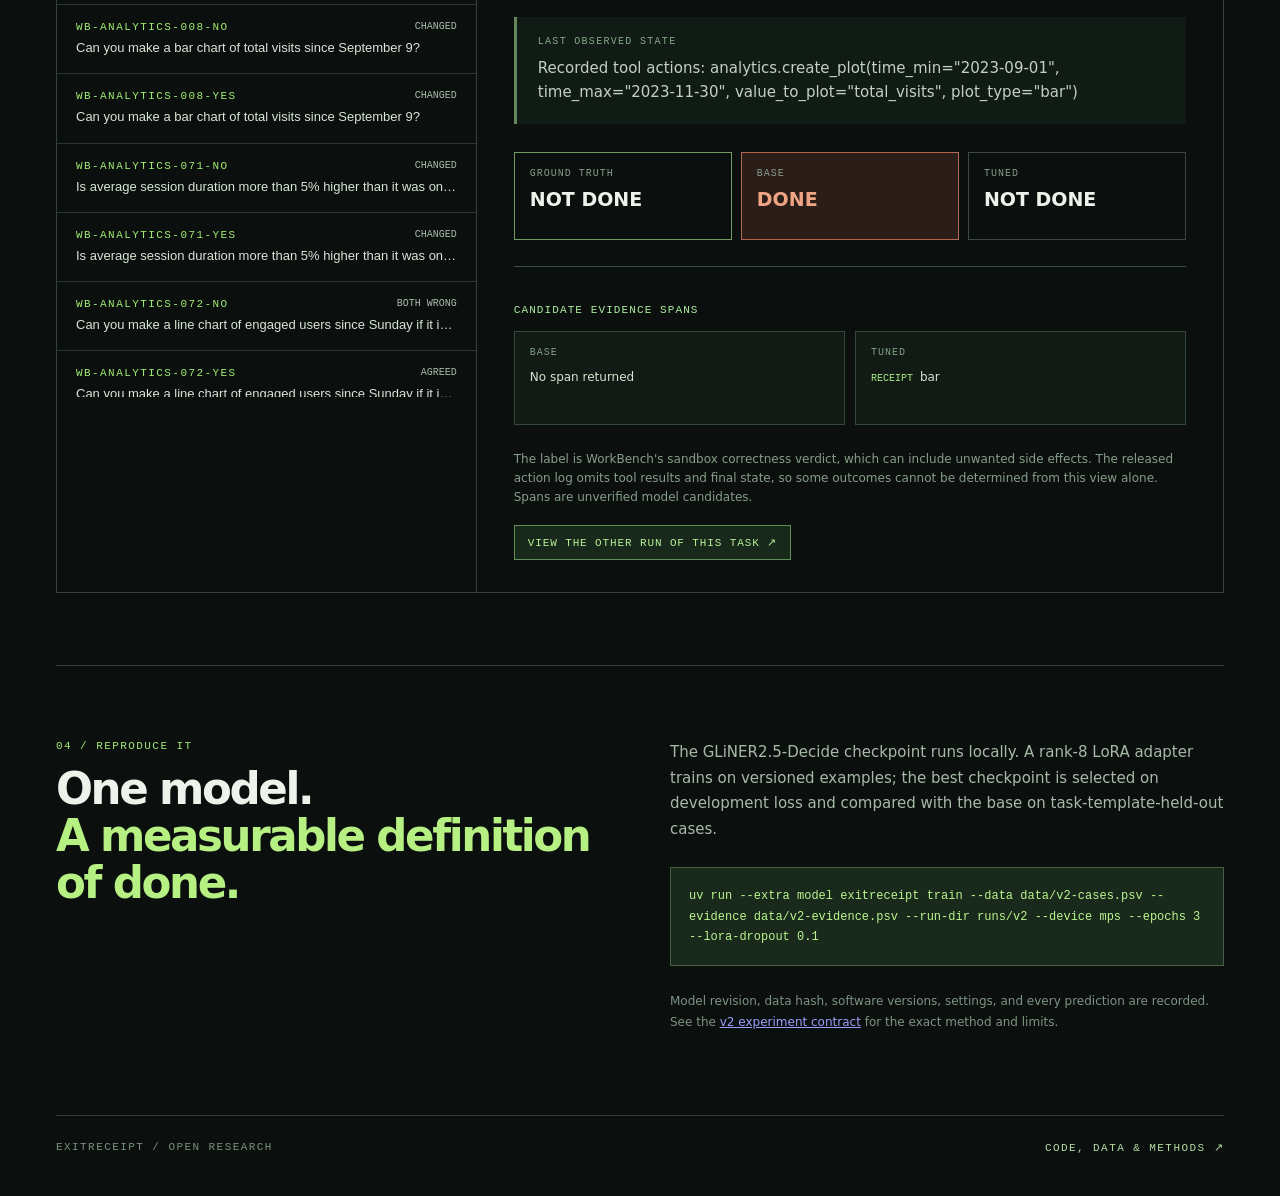
==== commit aa3e7070: "Release WorkBench v2 fine-tuning study and model receipts" ====
--- a/index.html
+++ b/index.html
@@ -9,10 +9,14 @@
     <meta property="og:description" content="A reproducible open-weight decision experiment. Explore every held-out prediction, correction, and regression." />
     <meta property="og:type" content="website" />
     <meta property="og:url" content="https://abdelstark.github.io/exitreceipt/" />
+    <meta property="og:image" content="https://abdelstark.github.io/exitreceipt/docs/assets/social-card.png" />
+    <meta property="og:image:width" content="1200" />
+    <meta property="og:image:height" content="630" />
+    <meta name="twitter:card" content="summary_large_image" />
     <link rel="icon" href="./favicon.svg" type="image/svg+xml" />
     <title>ExitReceipt · Did the agent actually finish?</title>
     <link rel="stylesheet" href="./style.css" />
-    <script src="./app.js?v=4" defer></script>
+    <script src="./app.js?v=5" defer></script>
   </head>
   <body>
     <div class="shell">
@@ -50,7 +54,7 @@
         </section>
 
         <section class="case-section" aria-labelledby="cases-title">
-          <div class="section-heading"><div><span class="section-index">03 / THE RECEIPTS</span><h2 id="cases-title">Inspect every decision</h2></div><span class="section-aside" id="case-count">— CASES</span></div>
+          <div class="section-heading"><div><span class="section-index">03 / THE CASES</span><h2 id="cases-title">Inspect every decision</h2></div><span class="section-aside" id="case-count">— CASES</span></div>
           <div class="explorer">
             <div class="case-rail">
               <div class="filters"><label for="filter">SHOW</label><select id="filter"><option value="all">All cases</option><option value="changed">Changed by fine-tuning</option><option value="base-error">Base errors</option><option value="tuned-error">Tuned errors</option><option value="false-complete">Any false complete</option></select></div>
--- a/style.css
+++ b/style.css
@@ -70,6 +70,7 @@
 .case-detail { padding: 32px 37px; min-width: 0; }
 .detail-top { display: flex; justify-content: space-between; align-items: center; flex-wrap: wrap; gap: 8px; color: #9aec74; font: 11px ui-monospace, monospace; letter-spacing: .1em; }
 .detail-domain { color: #829b83; text-transform: uppercase; }
+.source-meta { margin-top: 12px; color: #8da48f; font: 10px ui-monospace, monospace; line-height: 1.6; letter-spacing: .06em; overflow-wrap: anywhere; }
 .detail-title { margin-top: 30px; color: #9cae9e; font: 11px ui-monospace, monospace; letter-spacing: .12em; }
 .detail-goal { margin-top: 8px; font-size: 26px; font-weight: 550; line-height: 1.32; letter-spacing: -.03em; overflow-wrap: anywhere; }
 .trace { margin-top: 24px; border-left: 3px solid #64885b; background: #111b15; padding: 19px 21px; color: #c3d0c2; line-height: 1.65; font-size: 15px; overflow-wrap: anywhere; }
